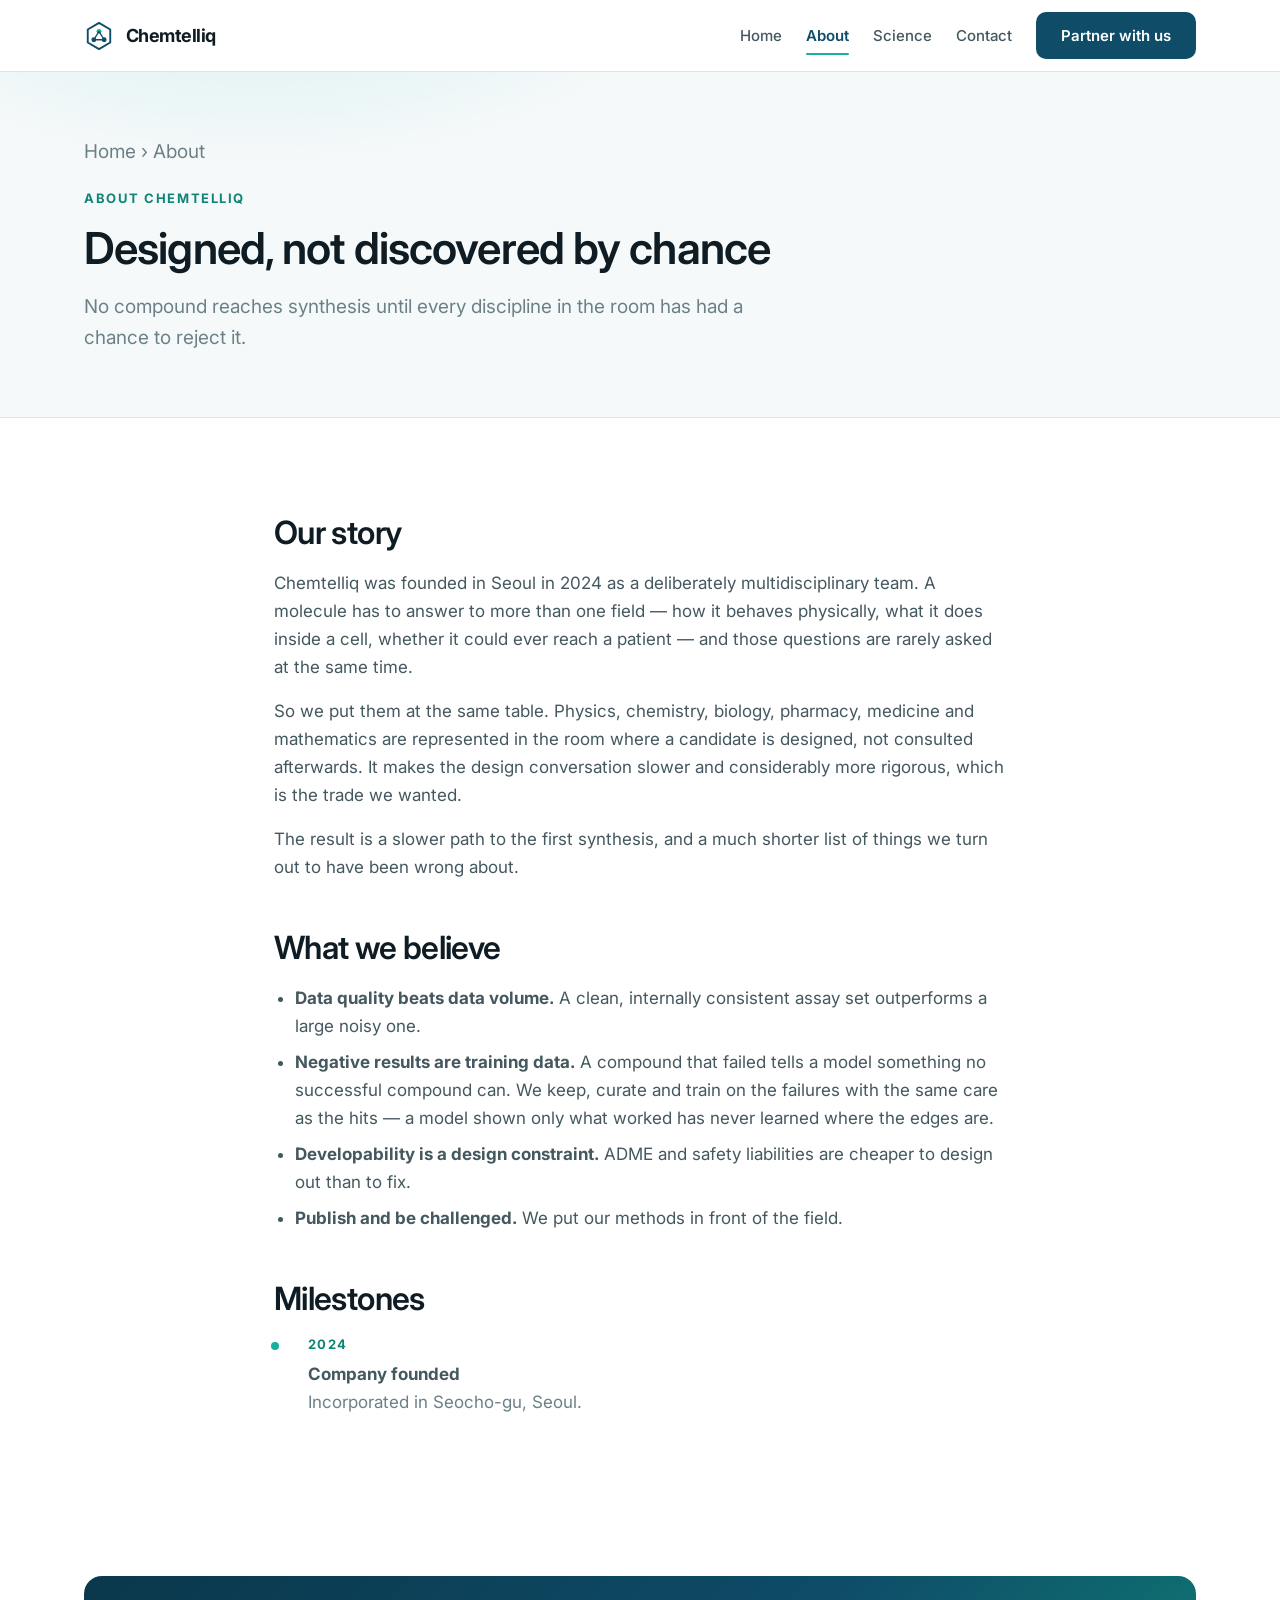
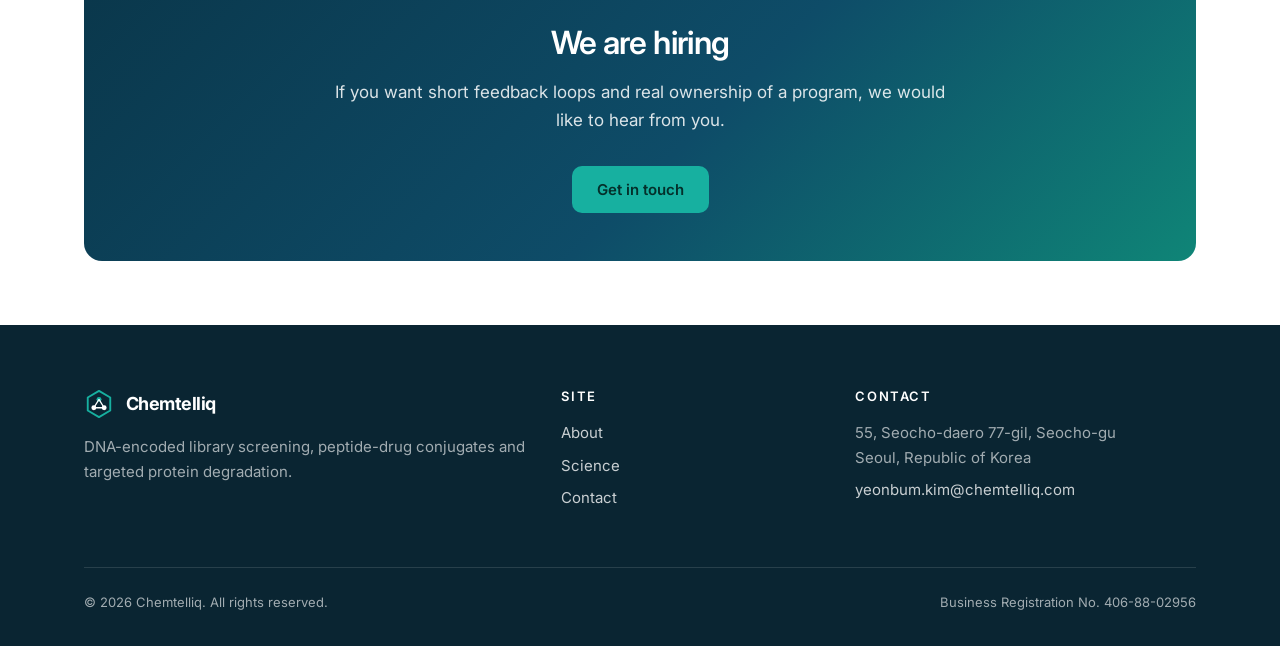
==== about.html @ c26b778a "Initial site Static corporate site for Chemtelliq: home, about, science, contact.  - DEL / PDC / TPD" ====
<!doctype html>
<html lang="en">
<head>
<meta charset="utf-8">
<meta name="viewport" content="width=device-width, initial-scale=1">
<title>About — Chemtelliq</title>
<meta name="description" content="Chemtelliq is a biopharmaceutical R&amp;D company founded in 2024 in Seoul, combining DNA-encoded library screening, AI modelling and in-house wet-lab execution.">
<link rel="canonical" href="https://www.chemtelliq.com/about.html">
<meta property="og:title" content="About — Chemtelliq">
<meta property="og:description" content="Chemtelliq is a biopharmaceutical R&amp;D company founded in 2024 in Seoul, combining DNA-encoded library screening, AI modelling and in-house wet-lab execution.">
<meta property="og:type" content="website">
<meta property="og:url" content="https://www.chemtelliq.com/about.html">
<link rel="icon" href="assets/img/favicon.svg" type="image/svg+xml">
<link rel="preconnect" href="https://fonts.googleapis.com">
<link rel="preconnect" href="https://fonts.gstatic.com" crossorigin>
<link href="https://fonts.googleapis.com/css2?family=Inter:wght@400;500;600;700&display=swap" rel="stylesheet">
<link rel="stylesheet" href="assets/css/main.css">
</head>
<body>
<a class="skip-link" href="#main">Skip to content</a>

<!-- ===== Header ===== -->
<header class="site-header">
  <div class="container">
    <a class="brand" href="index.html">
      <svg class="brand__mark" viewBox="0 0 32 32" aria-hidden="true">
        <path d="M16 2 28 9v14L16 30 4 23V9z" fill="none" stroke="#0e4c68" stroke-width="2" stroke-linejoin="round"/>
        <circle cx="16" cy="11" r="2.6" fill="#17b0a0"/>
        <circle cx="10.5" cy="20" r="2.6" fill="#0e4c68"/>
        <circle cx="21.5" cy="20" r="2.6" fill="#0e4c68"/>
        <path d="M16 11 10.5 20M16 11l5.5 9M10.5 20h11" stroke="#0e4c68" stroke-width="1.4"/>
      </svg>
      Chemtelliq
    </a>

    <button class="nav-toggle" data-nav-toggle type="button" aria-expanded="false" aria-controls="site-nav" aria-label="Toggle navigation">
      <span class="nav-toggle__bars"></span>
    </button>

    <nav class="nav" id="site-nav" data-nav aria-label="Main">
      <ul class="nav__list">
        <li><a class="nav__link" href="index.html">Home</a></li>
        <li><a class="nav__link" href="about.html" aria-current="page">About</a></li>
        <li><a class="nav__link" href="science.html">Science</a></li>
        <li><a class="nav__link" href="contact.html">Contact</a></li>
      </ul>
      <a class="btn btn--primary" href="contact.html">Partner with us</a>
    </nav>
  </div>
</header>

<main id="main">

  <!-- ===== Page head ===== -->
  <section class="page-head">
    <div class="container">
      <p class="breadcrumb"><a href="index.html">Home</a> &rsaquo; About</p>
      <span class="eyebrow">About Chemtelliq</span>
      <h1>Designed, not discovered by chance</h1>
      <p>No compound reaches synthesis until every discipline in the room has had
         a chance to reject it.</p>
    </div>
  </section>

  <!-- ===== Story ===== -->
  <section class="section">
    <div class="container container--narrow prose">
      <!-- TODO: replace the whole narrative below with approved copy -->
      <h2>Our story</h2>
      <!-- TODO (3-1): DRAFT. Written from the note that the founding team spans
           physics, chemistry, biology, pharmacy, medicine and mathematics.
           The disciplines are described rather than listed, as requested. -->
      <p>
        Chemtelliq was founded in Seoul in 2024 as a deliberately multidisciplinary
        team. A molecule has to answer to more than one field &mdash; how it behaves
        physically, what it does inside a cell, whether it could ever reach a patient
        &mdash; and those questions are rarely asked at the same time.
      </p>
      <p>
        So we put them at the same table. Physics, chemistry, biology, pharmacy,
        medicine and mathematics are represented in the room where a candidate is
        designed, not consulted afterwards. It makes the design conversation slower
        and considerably more rigorous, which is the trade we wanted.
      </p>
      <p>
        The result is a slower path to the first synthesis, and a much shorter list
        of things we turn out to have been wrong about.
      </p>

      <h2>What we believe</h2>
      <ul>
        <li><strong>Data quality beats data volume.</strong> A clean, internally
            consistent assay set outperforms a large noisy one.</li>
        <li><strong>Negative results are training data.</strong> A compound that failed
            tells a model something no successful compound can. We keep, curate and
            train on the failures with the same care as the hits &mdash; a model shown
            only what worked has never learned where the edges are.</li>
        <li><strong>Developability is a design constraint.</strong> ADME and safety
            liabilities are cheaper to design out than to fix.</li>
        <li><strong>Publish and be challenged.</strong> We put our methods in front of
            the field.</li>
      </ul>

      <h2>Milestones</h2>
      <!-- TODO: milestones beyond incorporation still needed (3-3 in the intake sheet).
           Everything except "2024 - company founded" was invented and has been removed. -->
      <ul class="timeline">
        <li>
          <span class="timeline__year">2024</span>
          <strong>Company founded</strong>
          <p class="muted">Incorporated in Seocho-gu, Seoul.</p>
        </li>
      </ul>
    </div>
  </section>

  <!-- ===== Leadership (REMOVED) =====
       Taken out at the client's request - introducing CEO / CTO and the rest is
       premature at this stage. The original markup is archived in README.md under
       "Archived sections"; intake item 4 covers what would be needed to bring it back. -->

  <!-- ===== CTA ===== -->
  <section class="section section--tight">
    <div class="container">
      <div class="cta" data-reveal>
        <h2>We are hiring</h2>
        <p>If you want short feedback loops and real ownership of a program,
           we would like to hear from you.</p>
        <div class="btn-row">
          <a class="btn btn--accent" href="contact.html">Get in touch</a>
        </div>
      </div>
    </div>
  </section>

</main>

<!-- ===== Footer ===== -->
<footer class="site-footer">
  <div class="container">
    <div class="footer__grid">
      <div class="footer__brand">
        <a class="brand" href="index.html">
          <svg class="brand__mark" viewBox="0 0 32 32" aria-hidden="true">
            <path d="M16 2 28 9v14L16 30 4 23V9z" fill="none" stroke="#17b0a0" stroke-width="2" stroke-linejoin="round"/>
            <circle cx="16" cy="11" r="2.6" fill="#17b0a0"/>
            <circle cx="10.5" cy="20" r="2.6" fill="#ffffff"/>
            <circle cx="21.5" cy="20" r="2.6" fill="#ffffff"/>
            <path d="M16 11 10.5 20M16 11l5.5 9M10.5 20h11" stroke="#ffffff" stroke-width="1.4"/>
          </svg>
          Chemtelliq
        </a>
        <p>DNA-encoded library screening, peptide-drug conjugates and targeted protein degradation.</p>
      </div>

      <div>
        <h4>Site</h4>
        <ul class="footer__list">
          <li><a href="about.html">About</a></li>
          <li><a href="science.html">Science</a></li>
          <li><a href="contact.html">Contact</a></li>
        </ul>
      </div>

      <div>
        <h4>Contact</h4>
        <ul class="footer__list">
          <!-- TODO: building name / floor / unit still missing from the address -->
          <li>55, Seocho-daero 77-gil, Seocho-gu<br>Seoul, Republic of Korea</li>
          <li><a href="mailto:yeonbum.kim@chemtelliq.com">yeonbum.kim@chemtelliq.com</a></li>
        </ul>
      </div>
    </div>

    <div class="footer__bottom">
      <!-- TODO: confirm the registered English company name (Inc. / Co., Ltd.) and
           whether the representative director's name should be listed here -->
      <span>&copy; <span data-year>2026</span> Chemtelliq. All rights reserved.</span>
      <span>Business Registration No. 406-88-02956</span>
    </div>
  </div>
</footer>

<script src="assets/js/main.js" defer></script>
</body>
</html>
---- assets/css/main.css ----
/* ============================================================
   Chemtelliq — main.css
   Design tokens first, then base, layout, components, utilities.
   Keep component blocks self-contained so they port cleanly to
   a component framework later.
   ============================================================ */

/* ---------- Tokens ---------- */
:root {
  /* Brand */
  --c-brand:        #0e4c68;
  --c-brand-dark:   #0a374b;
  --c-brand-light:  #e6f0f4;
  --c-accent:       #17b0a0;
  --c-accent-dark:  #0f8577;

  /* Neutrals */
  --c-ink:          #0f1c24;
  --c-body:         #44585f;
  --c-muted:        #6b8087;
  --c-line:         #dde5e8;
  --c-surface:      #ffffff;
  --c-surface-alt:  #f5f9fa;
  --c-surface-deep: #0a2532;

  /* Type */
  --font-sans: "Inter", -apple-system, BlinkMacSystemFont, "Segoe UI",
               "Apple SD Gothic Neo", "Noto Sans KR", Roboto, sans-serif;

  --fs-xs:   0.8125rem;
  --fs-sm:   0.9375rem;
  --fs-base: 1.0625rem;
  --fs-lg:   1.1875rem;
  --fs-xl:   1.5rem;
  --fs-2xl:  2rem;
  --fs-3xl:  2.75rem;
  --fs-4xl:  3.5rem;

  /* Space */
  --sp-1: 0.25rem;
  --sp-2: 0.5rem;
  --sp-3: 0.75rem;
  --sp-4: 1rem;
  --sp-6: 1.5rem;
  --sp-8: 2rem;
  --sp-12: 3rem;
  --sp-16: 4rem;
  --sp-24: 6rem;

  /* Other */
  --radius:    10px;
  --radius-lg: 18px;
  --shadow-sm: 0 1px 2px rgba(15, 28, 36, .06), 0 4px 12px rgba(15, 28, 36, .04);
  --shadow-md: 0 8px 30px rgba(15, 28, 36, .09);
  --maxw:      1160px;
  --header-h:  72px;
  --ease:      cubic-bezier(.22, .61, .36, 1);
}

/* ---------- Reset / base ---------- */
*, *::before, *::after { box-sizing: border-box; }

html {
  -webkit-text-size-adjust: 100%;
  scroll-behavior: smooth;
  scroll-padding-top: calc(var(--header-h) + 16px);
}

body {
  margin: 0;
  font-family: var(--font-sans);
  font-size: var(--fs-base);
  line-height: 1.65;
  color: var(--c-body);
  background: var(--c-surface);
  -webkit-font-smoothing: antialiased;
  text-rendering: optimizeLegibility;
}

h1, h2, h3, h4 {
  margin: 0 0 var(--sp-4);
  color: var(--c-ink);
  font-weight: 600;
  line-height: 1.2;
  letter-spacing: -0.02em;
}
h1 { font-size: var(--fs-3xl); }
h2 { font-size: var(--fs-2xl); }
h3 { font-size: var(--fs-xl); }
h4 { font-size: var(--fs-lg); }

p  { margin: 0 0 var(--sp-4); }
p:last-child { margin-bottom: 0; }

a {
  color: var(--c-brand);
  text-decoration: none;
  transition: color .18s var(--ease);
}
a:hover { color: var(--c-accent-dark); }

img, svg { max-width: 100%; height: auto; display: block; }

ul, ol { margin: 0 0 var(--sp-4); padding-left: 1.25em; }
li + li { margin-top: var(--sp-2); }

hr { border: 0; border-top: 1px solid var(--c-line); margin: var(--sp-12) 0; }

:focus-visible {
  outline: 3px solid var(--c-accent);
  outline-offset: 3px;
  border-radius: 4px;
}

/* ---------- Layout ---------- */
.container {
  width: 100%;
  max-width: var(--maxw);
  margin-inline: auto;
  padding-inline: var(--sp-6);
}
.container--narrow { max-width: 780px; }

.section { padding-block: var(--sp-24); }
.section--tight { padding-block: var(--sp-16); }
.section--alt { background: var(--c-surface-alt); }
.section--dark {
  background: var(--c-surface-deep);
  color: rgba(255, 255, 255, .78);
}
.section--dark h1,
.section--dark h2,
.section--dark h3 { color: #fff; }

.grid { display: grid; gap: var(--sp-8); }
@media (min-width: 720px) {
  .grid--2 { grid-template-columns: repeat(2, 1fr); }
  .grid--3 { grid-template-columns: repeat(3, 1fr); }
}
@media (min-width: 960px) {
  .grid--4 { grid-template-columns: repeat(4, 1fr); }
}

.stack > * + * { margin-top: var(--sp-4); }

/* ---------- Skip link ---------- */
.skip-link {
  position: absolute;
  left: -9999px;
  top: 0;
  z-index: 100;
  background: var(--c-brand);
  color: #fff;
  padding: var(--sp-3) var(--sp-4);
  border-radius: 0 0 var(--radius) 0;
}
.skip-link:focus { left: 0; color: #fff; }

/* ---------- Header ---------- */
.site-header {
  position: sticky;
  top: 0;
  z-index: 50;
  height: var(--header-h);
  display: flex;
  align-items: center;
  background: rgba(255, 255, 255, .88);
  backdrop-filter: saturate(160%) blur(12px);
  border-bottom: 1px solid var(--c-line);
}
.site-header .container {
  display: flex;
  align-items: center;
  justify-content: space-between;
  gap: var(--sp-6);
}

.brand {
  display: inline-flex;
  align-items: center;
  gap: var(--sp-3);
  font-weight: 700;
  font-size: 1.125rem;
  letter-spacing: -0.03em;
  color: var(--c-ink);
}
.brand:hover { color: var(--c-ink); }
.brand__mark {
  width: 30px;
  height: 30px;
  flex: none;
}

.nav { display: flex; align-items: center; gap: var(--sp-6); }
.nav__list {
  display: flex;
  align-items: center;
  gap: var(--sp-6);
  list-style: none;
  margin: 0;
  padding: 0;
}
.nav__list li { margin: 0; }
.nav__link {
  font-size: var(--fs-sm);
  font-weight: 500;
  color: var(--c-body);
  padding-block: var(--sp-2);
  position: relative;
}
.nav__link:hover { color: var(--c-ink); }
.nav__link[aria-current="page"] { color: var(--c-brand); font-weight: 600; }
.nav__link[aria-current="page"]::after {
  content: "";
  position: absolute;
  left: 0; right: 0; bottom: -2px;
  height: 2px;
  background: var(--c-accent);
  border-radius: 2px;
}

.nav-toggle {
  display: none;
  width: 42px;
  height: 42px;
  border: 1px solid var(--c-line);
  border-radius: var(--radius);
  background: var(--c-surface);
  cursor: pointer;
  padding: 0;
  align-items: center;
  justify-content: center;
}
.nav-toggle__bars,
.nav-toggle__bars::before,
.nav-toggle__bars::after {
  display: block;
  width: 18px;
  height: 2px;
  background: var(--c-ink);
  border-radius: 2px;
  transition: transform .22s var(--ease), opacity .16s linear;
}
.nav-toggle__bars { position: relative; }
.nav-toggle__bars::before,
.nav-toggle__bars::after { content: ""; position: absolute; left: 0; }
.nav-toggle__bars::before { top: -6px; }
.nav-toggle__bars::after  { top: 6px; }
.nav-toggle[aria-expanded="true"] .nav-toggle__bars { background: transparent; }
.nav-toggle[aria-expanded="true"] .nav-toggle__bars::before { transform: translateY(6px) rotate(45deg); }
.nav-toggle[aria-expanded="true"] .nav-toggle__bars::after  { transform: translateY(-6px) rotate(-45deg); }

@media (max-width: 860px) {
  .nav-toggle { display: inline-flex; }
  /* Anchored to the header rather than the viewport: the header's
     backdrop-filter makes it a containing block, so `fixed` here would
     resolve against the header anyway — absolute is the honest version. */
  .nav {
    position: absolute;
    top: 100%;
    left: 0;
    right: 0;
    display: block;
    max-height: calc(100vh - var(--header-h));
    overflow-y: auto;
    background: var(--c-surface);
    border-bottom: 1px solid var(--c-line);
    box-shadow: var(--shadow-md);
    padding: var(--sp-4) var(--sp-6) var(--sp-8);
    transform: translateY(-8px);
    opacity: 0;
    visibility: hidden;
    transition: opacity .18s linear, transform .22s var(--ease), visibility .18s;
  }
  .nav[data-open="true"] { opacity: 1; visibility: visible; transform: none; }
  .nav__list { flex-direction: column; align-items: stretch; gap: 0; }
  .nav__list li + li { border-top: 1px solid var(--c-line); }
  .nav__link { display: block; padding: var(--sp-4) 0; font-size: var(--fs-base); }
  .nav__link[aria-current="page"]::after { display: none; }
  .nav .btn { margin-top: var(--sp-4); width: 100%; justify-content: center; }
}

/* ---------- Buttons ---------- */
.btn {
  display: inline-flex;
  align-items: center;
  gap: var(--sp-2);
  padding: var(--sp-3) var(--sp-6);
  border-radius: var(--radius);
  border: 1px solid transparent;
  font-size: var(--fs-sm);
  font-weight: 600;
  line-height: 1.4;
  cursor: pointer;
  transition: background .18s var(--ease), border-color .18s var(--ease),
              color .18s var(--ease), transform .12s var(--ease);
}
.btn:active { transform: translateY(1px); }

.btn--primary { background: var(--c-brand); color: #fff; }
.btn--primary:hover { background: var(--c-brand-dark); color: #fff; }

.btn--accent { background: var(--c-accent); color: #04302b; }
.btn--accent:hover { background: var(--c-accent-dark); color: #fff; }

.btn--ghost {
  background: transparent;
  border-color: var(--c-line);
  color: var(--c-ink);
}
.btn--ghost:hover { border-color: var(--c-brand); color: var(--c-brand); }

.btn--on-dark {
  background: transparent;
  border-color: rgba(255, 255, 255, .35);
  color: #fff;
}
.btn--on-dark:hover { background: rgba(255, 255, 255, .1); color: #fff; }

.btn-row { display: flex; flex-wrap: wrap; gap: var(--sp-3); }

/* ---------- Hero ---------- */
.hero {
  position: relative;
  overflow: hidden;
  background:
    radial-gradient(900px 480px at 12% -10%, rgba(23, 176, 160, .16), transparent 60%),
    radial-gradient(700px 420px at 88% 8%, rgba(14, 76, 104, .14), transparent 62%),
    var(--c-surface-alt);
  border-bottom: 1px solid var(--c-line);
  padding-block: var(--sp-24);
}
.hero__inner {
  display: grid;
  gap: var(--sp-12);
  align-items: center;
}
@media (min-width: 960px) {
  .hero__inner { grid-template-columns: 1.05fr .95fr; }
}
.hero h1 {
  font-size: clamp(2.25rem, 1.4rem + 3.4vw, var(--fs-4xl));
  margin-bottom: var(--sp-6);
}
.hero__lead {
  font-size: var(--fs-lg);
  color: var(--c-body);
  max-width: 46ch;
  margin-bottom: var(--sp-8);
}
.hero__visual {
  border-radius: var(--radius-lg);
  background: var(--c-surface);
  border: 1px solid var(--c-line);
  box-shadow: var(--shadow-md);
  padding: var(--sp-8);
}

/* ---- Media figure (autoplaying loop) ---- */
.media-figure {
  margin: 0;
  border-radius: var(--radius-lg);
  background: var(--c-surface);
  border: 1px solid var(--c-line);
  box-shadow: var(--shadow-md);
  overflow: hidden;
  position: relative;
}
.media-figure video {
  display: block;
  width: 100%;
  aspect-ratio: 4 / 3;
  object-fit: cover;
  background: #fff;
}
.media-figure figcaption {
  padding: var(--sp-4) var(--sp-6);
  border-top: 1px solid var(--c-line);
  font-size: var(--fs-xs);
  color: var(--c-muted);
  line-height: 1.5;
}
.media-figure figcaption strong {
  display: block;
  color: var(--c-ink);
  font-size: var(--fs-sm);
  margin-bottom: 2px;
}

/* Pause control - autoplaying media longer than 5s must be stoppable */
.media-toggle {
  position: absolute;
  top: var(--sp-3);
  right: var(--sp-3);
  width: 36px;
  height: 36px;
  display: inline-flex;
  align-items: center;
  justify-content: center;
  padding: 0;
  border: 1px solid var(--c-line);
  border-radius: 50%;
  background: rgba(255, 255, 255, .82);
  backdrop-filter: blur(6px);
  color: var(--c-ink);
  cursor: pointer;
  opacity: 0;
  transition: opacity .18s var(--ease), background .18s var(--ease);
}
.media-figure:hover .media-toggle,
.media-toggle:focus-visible { opacity: 1; }
.media-toggle:hover { background: #fff; }
.media-toggle svg { width: 14px; height: 14px; }
.media-toggle .icon-play  { display: none; }
.media-toggle[aria-pressed="true"] .icon-play  { display: block; }
.media-toggle[aria-pressed="true"] .icon-pause { display: none; }

@media (prefers-reduced-motion: reduce) {
  .media-toggle { opacity: 1; }
}

/* ---------- Eyebrow / section head ---------- */
.eyebrow {
  display: inline-block;
  font-size: var(--fs-xs);
  font-weight: 700;
  letter-spacing: .12em;
  text-transform: uppercase;
  color: var(--c-accent-dark);
  margin-bottom: var(--sp-3);
}
.section--dark .eyebrow { color: var(--c-accent); }

/* A .card keeps its light surface inside a dark section, so its own headings
   must stay ink - the blanket white-heading rule above would erase them. */
.section--dark .card h1,
.section--dark .card h2,
.section--dark .card h3,
.section--dark .card h4 { color: var(--c-ink); }
.section--dark .card p  { color: var(--c-muted); }

.section-head { max-width: 700px; margin-bottom: var(--sp-12); }
.section-head p { font-size: var(--fs-lg); color: var(--c-muted); }
.section-head--center { margin-inline: auto; text-align: center; }

/* ---------- Cards ---------- */
.card {
  background: var(--c-surface);
  border: 1px solid var(--c-line);
  border-radius: var(--radius-lg);
  padding: var(--sp-8);
  box-shadow: var(--shadow-sm);
  transition: transform .2s var(--ease), box-shadow .2s var(--ease),
              border-color .2s var(--ease);
}
.card--link:hover {
  transform: translateY(-3px);
  box-shadow: var(--shadow-md);
  border-color: var(--c-brand-light);
}
.card__icon {
  width: 44px;
  height: 44px;
  border-radius: 12px;
  background: var(--c-brand-light);
  color: var(--c-brand);
  display: inline-flex;
  align-items: center;
  justify-content: center;
  margin-bottom: var(--sp-4);
}
.card h3 { font-size: var(--fs-lg); margin-bottom: var(--sp-2); }
.card p  { font-size: var(--fs-sm); color: var(--c-muted); }

/* ---------- Stats ---------- */
.stats { display: grid; gap: var(--sp-8); }
@media (min-width: 640px) { .stats { grid-template-columns: repeat(2, 1fr); } }
@media (min-width: 900px) { .stats { grid-template-columns: repeat(4, 1fr); } }
.stat__value {
  font-size: var(--fs-3xl);
  font-weight: 700;
  letter-spacing: -0.03em;
  color: var(--c-ink);
  line-height: 1.05;
}
.section--dark .stat__value { color: #fff; }
.stat__label {
  font-size: var(--fs-sm);
  color: var(--c-muted);
  margin-top: var(--sp-2);
}
.section--dark .stat__label { color: rgba(255, 255, 255, .62); }

/* ---------- Pipeline table ---------- */
.table-wrap { overflow-x: auto; -webkit-overflow-scrolling: touch; }
.table {
  width: 100%;
  min-width: 680px;
  border-collapse: collapse;
  font-size: var(--fs-sm);
}
.table th, .table td {
  text-align: left;
  padding: var(--sp-4);
  border-bottom: 1px solid var(--c-line);
  vertical-align: middle;
}
.table thead th {
  font-size: var(--fs-xs);
  font-weight: 700;
  letter-spacing: .08em;
  text-transform: uppercase;
  color: var(--c-muted);
  border-bottom-width: 2px;
}
.table tbody tr:hover { background: var(--c-surface-alt); }
.table td:first-child { font-weight: 600; color: var(--c-ink); }

.phase {
  display: inline-block;
  height: 8px;
  border-radius: 4px;
  background: var(--c-brand-light);
  width: 100%;
  min-width: 120px;
  position: relative;
  overflow: hidden;
}
.phase::before {
  content: "";
  position: absolute;
  inset: 0 auto 0 0;
  width: var(--progress, 25%);
  background: linear-gradient(90deg, var(--c-brand), var(--c-accent));
  border-radius: 4px;
}

.tag {
  display: inline-block;
  padding: 2px 10px;
  border-radius: 999px;
  font-size: var(--fs-xs);
  font-weight: 600;
  background: var(--c-brand-light);
  color: var(--c-brand);
}
.tag--accent { background: rgba(23, 176, 160, .14); color: var(--c-accent-dark); }

/* ---------- Modality explainer rows ----------
   Labelled diagrams need width to stay legible, so each modality gets a row:
   figure on one side, the explanation on the other. */
.explainer { display: grid; gap: var(--sp-8); }

.explainer__row {
  display: grid;
  gap: var(--sp-8);
  align-items: center;
  padding-block: var(--sp-8);
  border-top: 1px solid var(--c-line);
  margin: 0;
}
.explainer__row:first-child { border-top: 0; padding-top: 0; }

@media (min-width: 880px) {
  .explainer__row { grid-template-columns: 1.35fr 1fr; gap: var(--sp-12); }
  .explainer__row--flip .explainer__media { order: 2; }
}

.explainer__media {
  display: grid;
  gap: var(--sp-4);
  background: var(--c-surface);
  border: 1px solid var(--c-line);
  border-radius: var(--radius-lg);
  padding: var(--sp-6);
  box-shadow: var(--shadow-sm);
}
.explainer__media img { width: 100%; height: auto; display: block; }

.explainer__body h3 {
  font-size: var(--fs-xl);
  margin-bottom: var(--sp-3);
}
.explainer__body p { color: var(--c-muted); }
.explainer__body .tag { margin-bottom: var(--sp-3); }

/* ---------- Pipeline stage chart ----------
   Single series: every program sits at the same stage, so the message is carried by
   the stage axis, not by varying bar lengths. One hue, and no legend - a legend with
   a single swatch would only restate the heading. Bar #0e4c68 on white = 9.3:1. */
.pipeline-wrap { overflow-x: auto; -webkit-overflow-scrolling: touch; }

.pipeline {
  min-width: 660px;
  --label-w: 210px;
  --stages: 5;
}

.pipeline__head,
.pipeline__row {
  display: grid;
  grid-template-columns: var(--label-w) 1fr;
  align-items: center;
  gap: var(--sp-4);
}

.pipeline__axis { display: grid; grid-template-columns: repeat(var(--stages), 1fr); }
.pipeline__axis span {
  font-size: var(--fs-xs);
  font-weight: 700;
  letter-spacing: .06em;
  text-transform: uppercase;
  color: var(--c-muted);
  padding: 0 var(--sp-2) var(--sp-3);
  border-left: 1px solid var(--c-line);
  line-height: 1.3;
}
.pipeline__head { border-bottom: 2px solid var(--c-line); }

.pipeline__row { padding-block: var(--sp-4); border-bottom: 1px solid var(--c-line); }
.pipeline__row:hover { background: var(--c-surface-alt); }

.pipeline__name { line-height: 1.35; }
.pipeline__name strong {
  display: block;
  color: var(--c-ink);
  font-size: var(--fs-base);
  font-weight: 600;
}
.pipeline__name span { font-size: var(--fs-xs); color: var(--c-muted); }

/* The track is the runway still ahead; hairlines mark the stage boundaries. */
.pipeline__track {
  position: relative;
  height: 14px;
  background-image: linear-gradient(to right, var(--c-line) 1px, transparent 1px);
  background-size: calc(100% / var(--stages)) 100%;
}
.pipeline__bar {
  position: absolute;
  inset: 0 auto 0 0;
  width: calc(var(--stage, 1) * 100% / var(--stages));
  background: var(--c-brand);
  border-radius: 0 4px 4px 0;   /* square at the baseline, rounded data-end */
}

.pipeline__note { font-size: var(--fs-xs); color: var(--c-muted); margin-top: var(--sp-6); }

/* Table view - values never depend on the graphic alone */
.pipeline-table { margin-top: var(--sp-6); }
.pipeline-table summary {
  font-size: var(--fs-sm);
  font-weight: 600;
  color: var(--c-brand);
  cursor: pointer;
  padding: var(--sp-2) 0;
}
.pipeline-table summary:hover { color: var(--c-accent-dark); }
.pipeline-table[open] summary { margin-bottom: var(--sp-4); }

@media (max-width: 640px) { .pipeline { --label-w: 150px; } }

/* ---------- Page header ---------- */
.page-head {
  background:
    radial-gradient(700px 320px at 20% -30%, rgba(23, 176, 160, .14), transparent 60%),
    var(--c-surface-alt);
  border-bottom: 1px solid var(--c-line);
  padding-block: var(--sp-16);
}
.page-head p { font-size: var(--fs-lg); color: var(--c-muted); max-width: 60ch; }

.breadcrumb {
  font-size: var(--fs-sm);
  color: var(--c-muted);
  margin-bottom: var(--sp-4);
}
.breadcrumb a { color: var(--c-muted); }
.breadcrumb a:hover { color: var(--c-brand); }

/* ---------- Prose ---------- */
.prose h2 { margin-top: var(--sp-12); }
.prose h2:first-child { margin-top: 0; }
.prose h3 { margin-top: var(--sp-8); }
.prose ul { color: var(--c-body); }

/* ---------- Timeline ---------- */
.timeline { list-style: none; margin: 0; padding: 0; }
.timeline li {
  position: relative;
  padding: 0 0 var(--sp-8) var(--sp-8);
  border-left: 2px solid var(--c-line);
  margin: 0;
}
.timeline li:last-child { padding-bottom: 0; border-left-color: transparent; }
.timeline li::before {
  content: "";
  position: absolute;
  left: -7px;
  top: 6px;
  width: 12px;
  height: 12px;
  border-radius: 50%;
  background: var(--c-accent);
  border: 2px solid var(--c-surface);
}
.timeline__year {
  display: block;
  font-size: var(--fs-xs);
  font-weight: 700;
  letter-spacing: .1em;
  text-transform: uppercase;
  color: var(--c-accent-dark);
  margin-bottom: var(--sp-1);
}

/* ---------- Forms ---------- */
.form { display: grid; gap: var(--sp-5); }
.field { display: grid; gap: var(--sp-2); }
.field label {
  font-size: var(--fs-sm);
  font-weight: 600;
  color: var(--c-ink);
}
.field .req { color: #c2410c; }
.field input,
.field select,
.field textarea {
  width: 100%;
  padding: var(--sp-3) var(--sp-4);
  font: inherit;
  font-size: var(--fs-sm);
  color: var(--c-ink);
  background: var(--c-surface);
  border: 1px solid var(--c-line);
  border-radius: var(--radius);
  transition: border-color .18s var(--ease), box-shadow .18s var(--ease);
}
.field textarea { min-height: 150px; resize: vertical; }
.field input:focus,
.field select:focus,
.field textarea:focus {
  outline: none;
  border-color: var(--c-brand);
  box-shadow: 0 0 0 3px rgba(14, 76, 104, .12);
}
.field__hint { font-size: var(--fs-xs); color: var(--c-muted); }
.field--row { display: grid; gap: var(--sp-5); }
@media (min-width: 640px) { .field--row { grid-template-columns: 1fr 1fr; } }

/* Honeypot - off-screen rather than display:none, which some bots skip */
.hp {
  position: absolute;
  left: -9999px;
  width: 1px;
  height: 1px;
  overflow: hidden;
}

.form-note {
  font-size: var(--fs-xs);
  color: var(--c-muted);
}
.form-status {
  font-size: var(--fs-sm);
  padding: var(--sp-3) var(--sp-4);
  border-radius: var(--radius);
  display: none;
}
.form-status[data-state="ok"] {
  display: block;
  background: rgba(23, 176, 160, .12);
  color: var(--c-accent-dark);
}
.form-status[data-state="error"] {
  display: block;
  background: #fef2f2;
  color: #b91c1c;
}

/* ---------- CTA band ---------- */
.cta {
  background: linear-gradient(135deg, var(--c-brand-dark), var(--c-brand) 55%, var(--c-accent-dark));
  color: rgba(255, 255, 255, .85);
  border-radius: var(--radius-lg);
  padding: var(--sp-12);
  text-align: center;
}
.cta h2 { color: #fff; }
.cta p { max-width: 56ch; margin-inline: auto; margin-bottom: var(--sp-8); }
.cta .btn-row { justify-content: center; }

/* ---------- Footer ---------- */
.site-footer {
  background: var(--c-surface-deep);
  color: rgba(255, 255, 255, .62);
  font-size: var(--fs-sm);
  padding-block: var(--sp-16) var(--sp-8);
}
.site-footer a { color: rgba(255, 255, 255, .78); }
.site-footer a:hover { color: #fff; }
.site-footer h4 {
  color: #fff;
  font-size: var(--fs-xs);
  letter-spacing: .12em;
  text-transform: uppercase;
  margin-bottom: var(--sp-4);
}
.footer__grid {
  display: grid;
  gap: var(--sp-8);
  margin-bottom: var(--sp-12);
}
@media (min-width: 720px) {
  .footer__grid { grid-template-columns: 1.7fr 1fr 1.3fr; }
}
.footer__brand .brand { color: #fff; margin-bottom: var(--sp-4); }
.footer__list { list-style: none; margin: 0; padding: 0; }
.footer__list li { margin: 0 0 var(--sp-2); }
.footer__bottom {
  border-top: 1px solid rgba(255, 255, 255, .12);
  padding-top: var(--sp-6);
  display: flex;
  flex-wrap: wrap;
  gap: var(--sp-4);
  justify-content: space-between;
  font-size: var(--fs-xs);
}

/* ---------- Utilities ---------- */
.visually-hidden {
  position: absolute !important;
  width: 1px; height: 1px;
  margin: -1px; padding: 0;
  overflow: hidden;
  clip: rect(0 0 0 0);
  white-space: nowrap;
  border: 0;
}
.text-center { text-align: center; }
.mb-0 { margin-bottom: 0; }
.mt-8 { margin-top: var(--sp-8); }
.muted { color: var(--c-muted); }
.lead { font-size: var(--fs-lg); }

/* ---------- Reveal on scroll ---------- */
[data-reveal] {
  opacity: 0;
  transform: translateY(14px);
  transition: opacity .5s var(--ease), transform .5s var(--ease);
}
[data-reveal].is-visible { opacity: 1; transform: none; }

@media (prefers-reduced-motion: reduce) {
  html { scroll-behavior: auto; }
  *, *::before, *::after {
    animation-duration: .001ms !important;
    transition-duration: .001ms !important;
  }
  [data-reveal] { opacity: 1; transform: none; }
}

/* ---------- Print ---------- */
@media print {
  .site-header, .site-footer, .nav-toggle, .cta { display: none; }
  body { color: #000; }
}
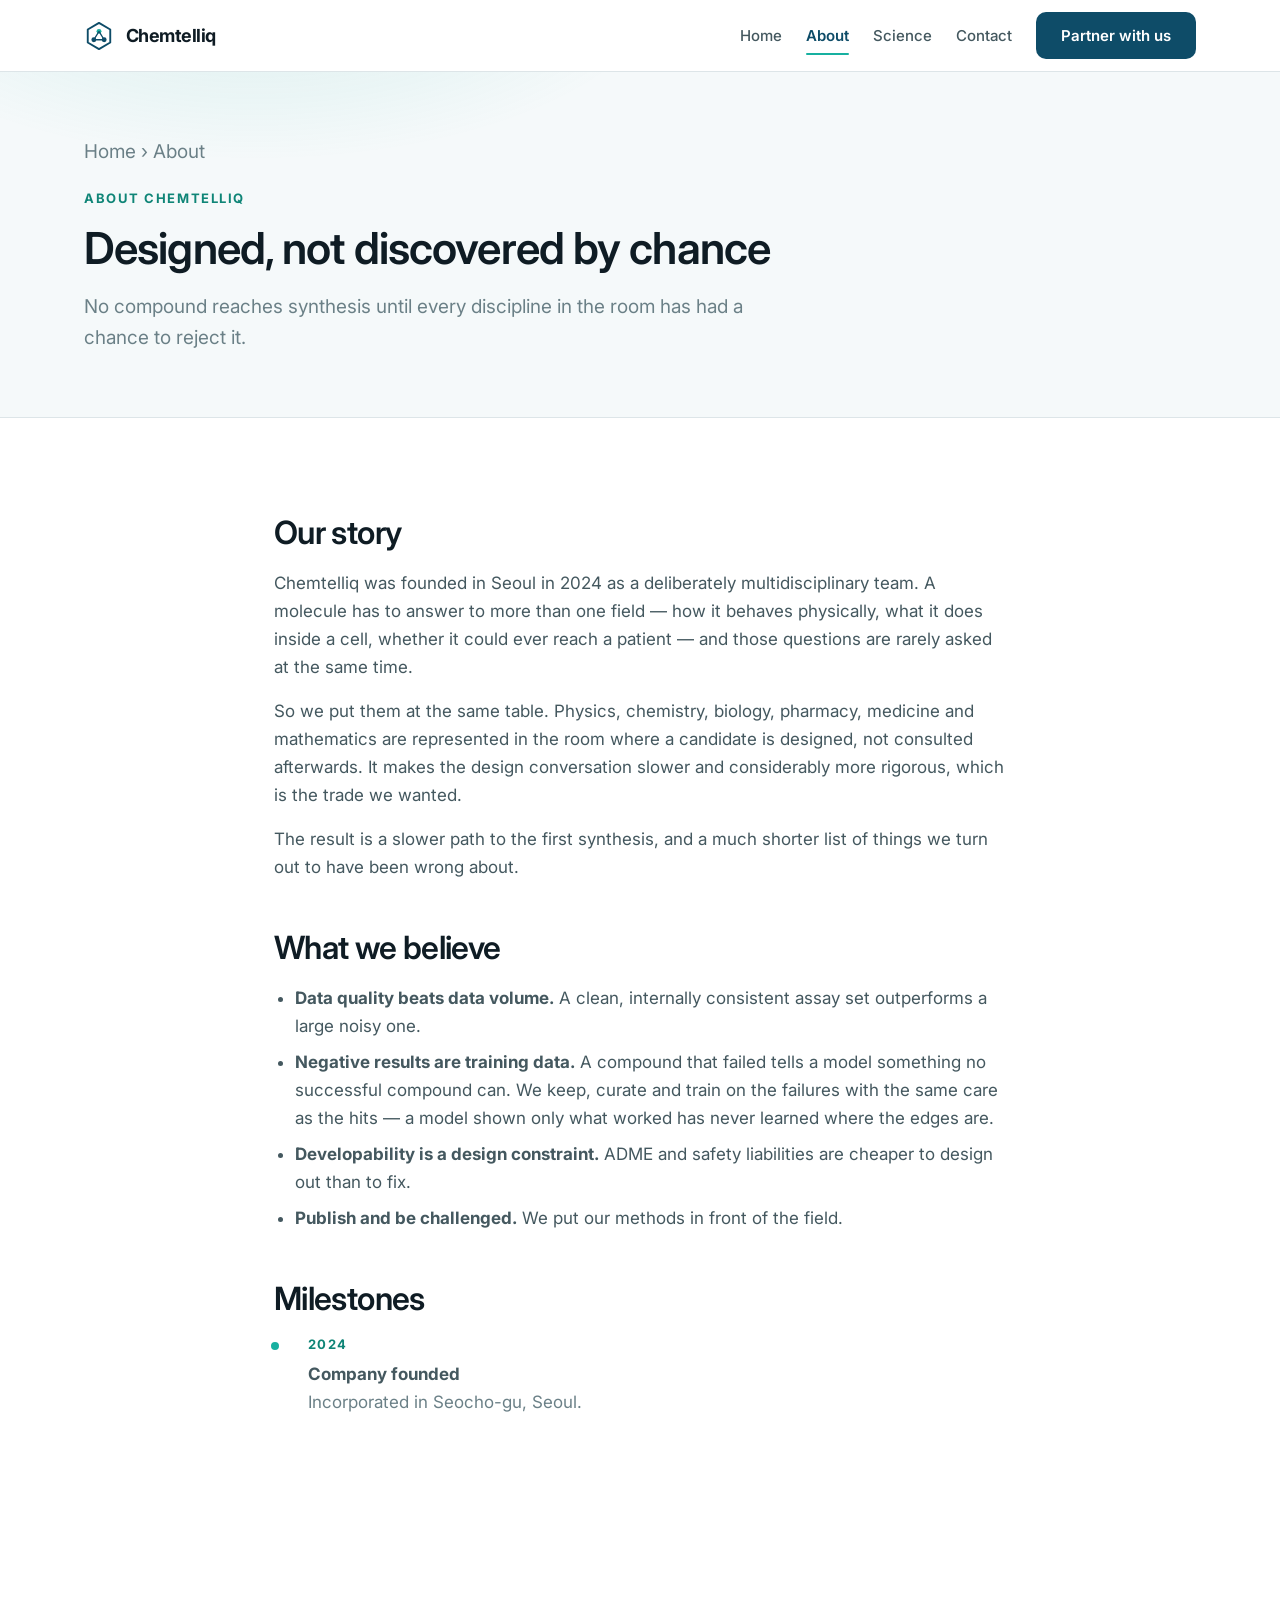
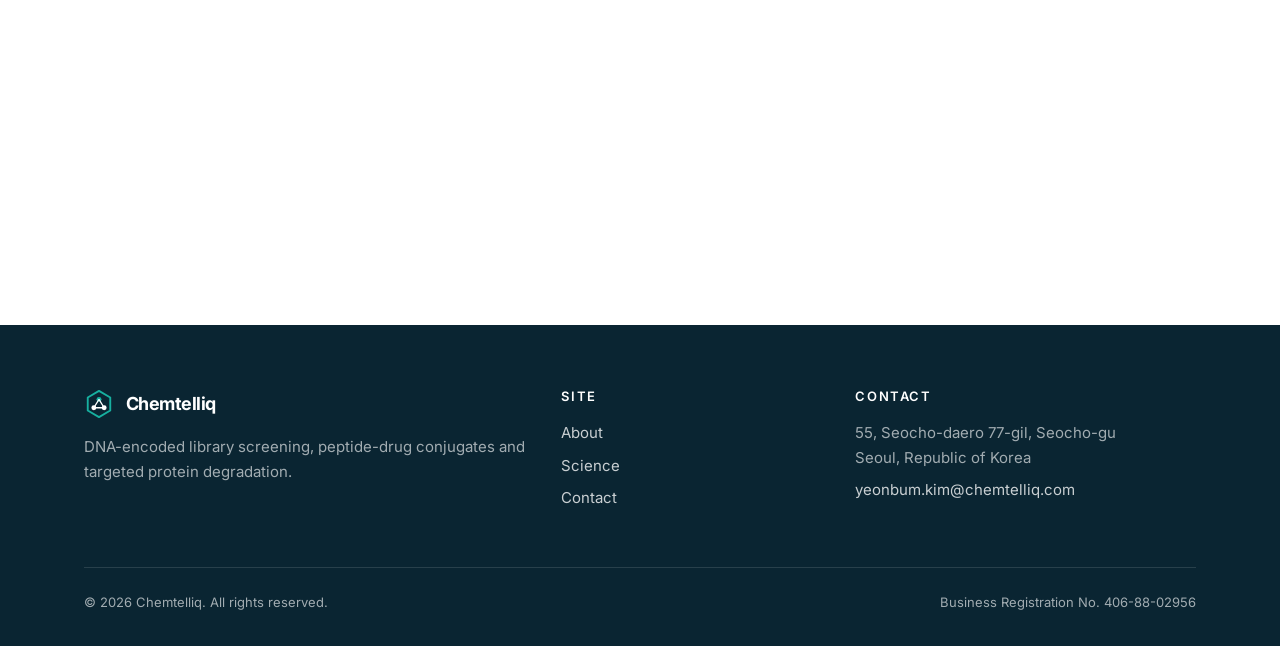
==== commit 339c6199: "Move to extensionless URLs /about.html becomes /about/. GitHub Pages has no rewrite rules, so the on" ====
--- a/about.html
+++ b/about.html
@@ -2,185 +2,12 @@
 <html lang="en">
 <head>
 <meta charset="utf-8">
-<meta name="viewport" content="width=device-width, initial-scale=1">
-<title>About — Chemtelliq</title>
-<meta name="description" content="Chemtelliq is a biopharmaceutical R&amp;D company founded in 2024 in Seoul, combining DNA-encoded library screening, AI modelling and in-house wet-lab execution.">
-<link rel="canonical" href="https://www.chemtelliq.com/about.html">
-<meta property="og:title" content="About — Chemtelliq">
-<meta property="og:description" content="Chemtelliq is a biopharmaceutical R&amp;D company founded in 2024 in Seoul, combining DNA-encoded library screening, AI modelling and in-house wet-lab execution.">
-<meta property="og:type" content="website">
-<meta property="og:url" content="https://www.chemtelliq.com/about.html">
-<link rel="icon" href="assets/img/favicon.svg" type="image/svg+xml">
-<link rel="preconnect" href="https://fonts.googleapis.com">
-<link rel="preconnect" href="https://fonts.gstatic.com" crossorigin>
-<link href="https://fonts.googleapis.com/css2?family=Inter:wght@400;500;600;700&display=swap" rel="stylesheet">
-<link rel="stylesheet" href="assets/css/main.css">
+<title>Redirecting…</title>
+<link rel="canonical" href="https://www.chemtelliq.com/about/">
+<meta http-equiv="refresh" content="0; url=/about/">
+<meta name="robots" content="noindex">
 </head>
 <body>
-<a class="skip-link" href="#main">Skip to content</a>
-
-<!-- ===== Header ===== -->
-<header class="site-header">
-  <div class="container">
-    <a class="brand" href="index.html">
-      <svg class="brand__mark" viewBox="0 0 32 32" aria-hidden="true">
-        <path d="M16 2 28 9v14L16 30 4 23V9z" fill="none" stroke="#0e4c68" stroke-width="2" stroke-linejoin="round"/>
-        <circle cx="16" cy="11" r="2.6" fill="#17b0a0"/>
-        <circle cx="10.5" cy="20" r="2.6" fill="#0e4c68"/>
-        <circle cx="21.5" cy="20" r="2.6" fill="#0e4c68"/>
-        <path d="M16 11 10.5 20M16 11l5.5 9M10.5 20h11" stroke="#0e4c68" stroke-width="1.4"/>
-      </svg>
-      Chemtelliq
-    </a>
-
-    <button class="nav-toggle" data-nav-toggle type="button" aria-expanded="false" aria-controls="site-nav" aria-label="Toggle navigation">
-      <span class="nav-toggle__bars"></span>
-    </button>
-
-    <nav class="nav" id="site-nav" data-nav aria-label="Main">
-      <ul class="nav__list">
-        <li><a class="nav__link" href="index.html">Home</a></li>
-        <li><a class="nav__link" href="about.html" aria-current="page">About</a></li>
-        <li><a class="nav__link" href="science.html">Science</a></li>
-        <li><a class="nav__link" href="contact.html">Contact</a></li>
-      </ul>
-      <a class="btn btn--primary" href="contact.html">Partner with us</a>
-    </nav>
-  </div>
-</header>
-
-<main id="main">
-
-  <!-- ===== Page head ===== -->
-  <section class="page-head">
-    <div class="container">
-      <p class="breadcrumb"><a href="index.html">Home</a> &rsaquo; About</p>
-      <span class="eyebrow">About Chemtelliq</span>
-      <h1>Designed, not discovered by chance</h1>
-      <p>No compound reaches synthesis until every discipline in the room has had
-         a chance to reject it.</p>
-    </div>
-  </section>
-
-  <!-- ===== Story ===== -->
-  <section class="section">
-    <div class="container container--narrow prose">
-      <!-- TODO: replace the whole narrative below with approved copy -->
-      <h2>Our story</h2>
-      <!-- TODO (3-1): DRAFT. Written from the note that the founding team spans
-           physics, chemistry, biology, pharmacy, medicine and mathematics.
-           The disciplines are described rather than listed, as requested. -->
-      <p>
-        Chemtelliq was founded in Seoul in 2024 as a deliberately multidisciplinary
-        team. A molecule has to answer to more than one field &mdash; how it behaves
-        physically, what it does inside a cell, whether it could ever reach a patient
-        &mdash; and those questions are rarely asked at the same time.
-      </p>
-      <p>
-        So we put them at the same table. Physics, chemistry, biology, pharmacy,
-        medicine and mathematics are represented in the room where a candidate is
-        designed, not consulted afterwards. It makes the design conversation slower
-        and considerably more rigorous, which is the trade we wanted.
-      </p>
-      <p>
-        The result is a slower path to the first synthesis, and a much shorter list
-        of things we turn out to have been wrong about.
-      </p>
-
-      <h2>What we believe</h2>
-      <ul>
-        <li><strong>Data quality beats data volume.</strong> A clean, internally
-            consistent assay set outperforms a large noisy one.</li>
-        <li><strong>Negative results are training data.</strong> A compound that failed
-            tells a model something no successful compound can. We keep, curate and
-            train on the failures with the same care as the hits &mdash; a model shown
-            only what worked has never learned where the edges are.</li>
-        <li><strong>Developability is a design constraint.</strong> ADME and safety
-            liabilities are cheaper to design out than to fix.</li>
-        <li><strong>Publish and be challenged.</strong> We put our methods in front of
-            the field.</li>
-      </ul>
-
-      <h2>Milestones</h2>
-      <!-- TODO: milestones beyond incorporation still needed (3-3 in the intake sheet).
-           Everything except "2024 - company founded" was invented and has been removed. -->
-      <ul class="timeline">
-        <li>
-          <span class="timeline__year">2024</span>
-          <strong>Company founded</strong>
-          <p class="muted">Incorporated in Seocho-gu, Seoul.</p>
-        </li>
-      </ul>
-    </div>
-  </section>
-
-  <!-- ===== Leadership (REMOVED) =====
-       Taken out at the client's request - introducing CEO / CTO and the rest is
-       premature at this stage. The original markup is archived in README.md under
-       "Archived sections"; intake item 4 covers what would be needed to bring it back. -->
-
-  <!-- ===== CTA ===== -->
-  <section class="section section--tight">
-    <div class="container">
-      <div class="cta" data-reveal>
-        <h2>We are hiring</h2>
-        <p>If you want short feedback loops and real ownership of a program,
-           we would like to hear from you.</p>
-        <div class="btn-row">
-          <a class="btn btn--accent" href="contact.html">Get in touch</a>
-        </div>
-      </div>
-    </div>
-  </section>
-
-</main>
-
-<!-- ===== Footer ===== -->
-<footer class="site-footer">
-  <div class="container">
-    <div class="footer__grid">
-      <div class="footer__brand">
-        <a class="brand" href="index.html">
-          <svg class="brand__mark" viewBox="0 0 32 32" aria-hidden="true">
-            <path d="M16 2 28 9v14L16 30 4 23V9z" fill="none" stroke="#17b0a0" stroke-width="2" stroke-linejoin="round"/>
-            <circle cx="16" cy="11" r="2.6" fill="#17b0a0"/>
-            <circle cx="10.5" cy="20" r="2.6" fill="#ffffff"/>
-            <circle cx="21.5" cy="20" r="2.6" fill="#ffffff"/>
-            <path d="M16 11 10.5 20M16 11l5.5 9M10.5 20h11" stroke="#ffffff" stroke-width="1.4"/>
-          </svg>
-          Chemtelliq
-        </a>
-        <p>DNA-encoded library screening, peptide-drug conjugates and targeted protein degradation.</p>
-      </div>
-
-      <div>
-        <h4>Site</h4>
-        <ul class="footer__list">
-          <li><a href="about.html">About</a></li>
-          <li><a href="science.html">Science</a></li>
-          <li><a href="contact.html">Contact</a></li>
-        </ul>
-      </div>
-
-      <div>
-        <h4>Contact</h4>
-        <ul class="footer__list">
-          <!-- TODO: building name / floor / unit still missing from the address -->
-          <li>55, Seocho-daero 77-gil, Seocho-gu<br>Seoul, Republic of Korea</li>
-          <li><a href="mailto:yeonbum.kim@chemtelliq.com">yeonbum.kim@chemtelliq.com</a></li>
-        </ul>
-      </div>
-    </div>
-
-    <div class="footer__bottom">
-      <!-- TODO: confirm the registered English company name (Inc. / Co., Ltd.) and
-           whether the representative director's name should be listed here -->
-      <span>&copy; <span data-year>2026</span> Chemtelliq. All rights reserved.</span>
-      <span>Business Registration No. 406-88-02956</span>
-    </div>
-  </div>
-</footer>
-
-<script src="assets/js/main.js" defer></script>
+<p>This page has moved to <a href="/about/">https://www.chemtelliq.com/about/</a>.</p>
 </body>
 </html>
